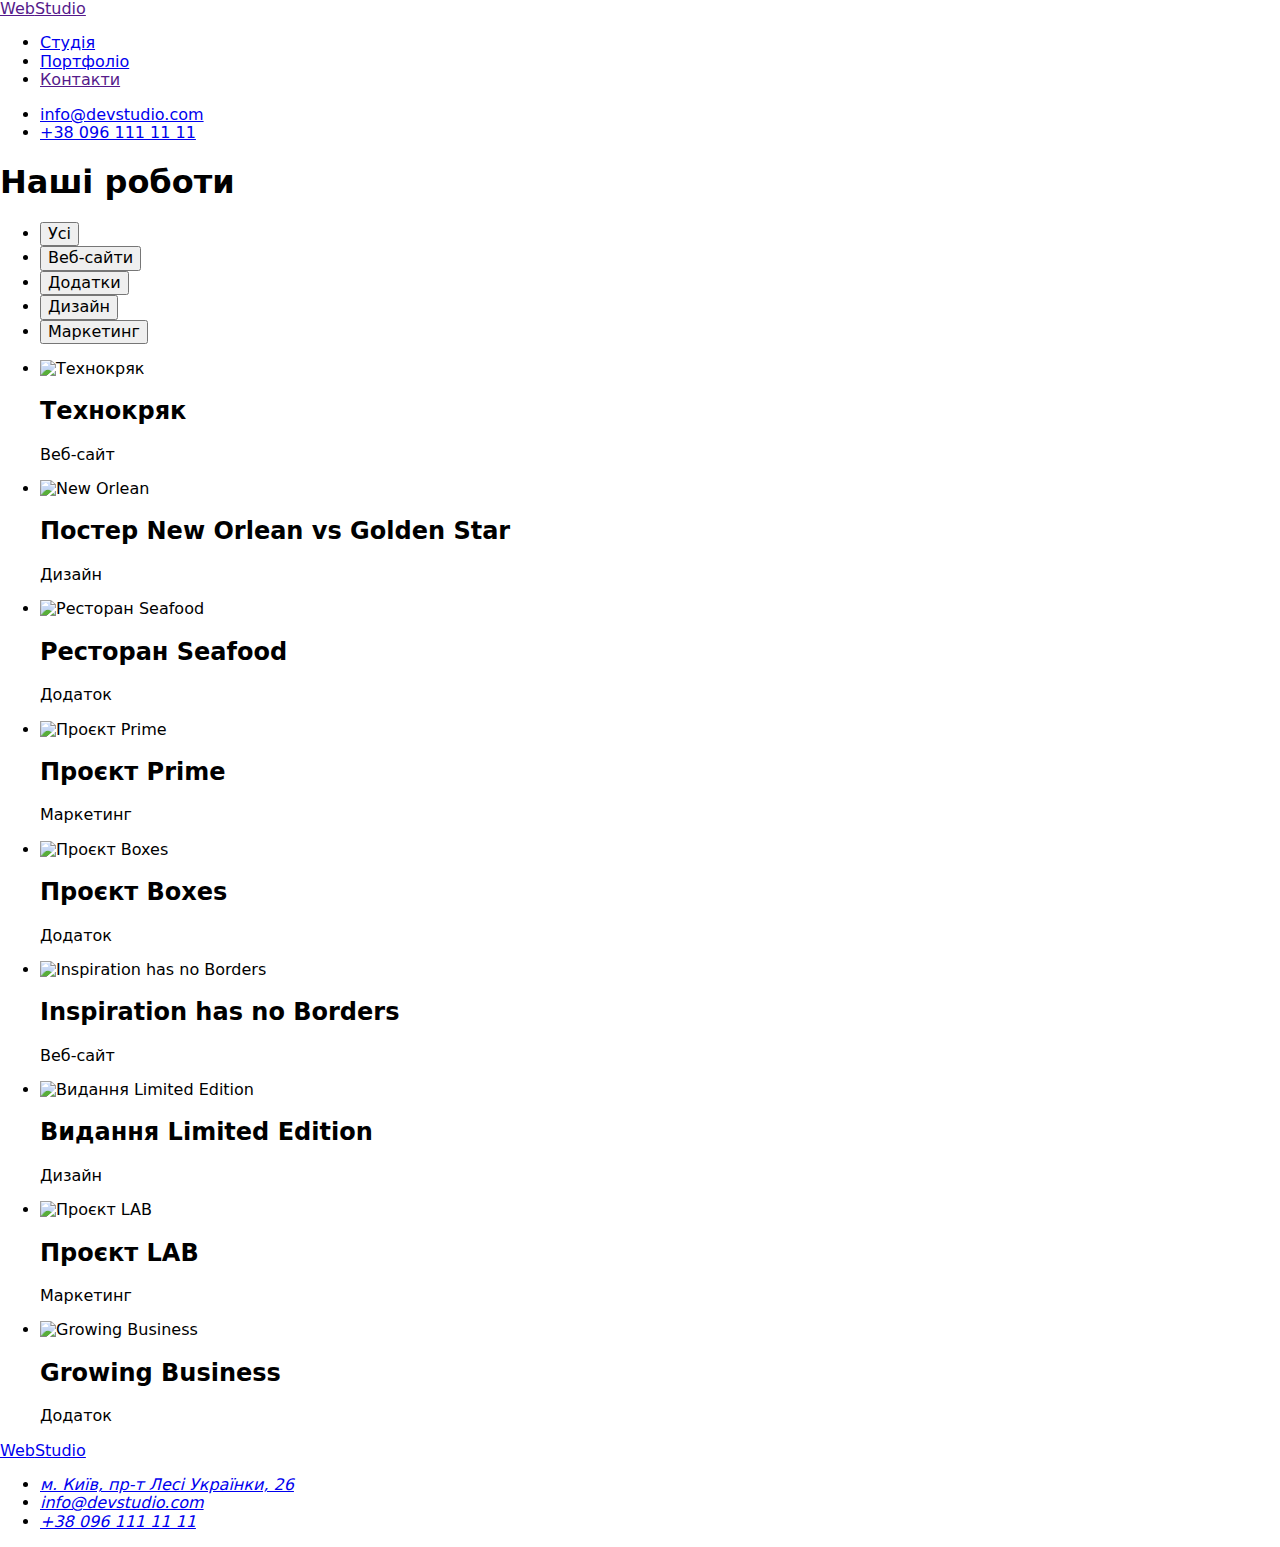
==== portfolio.html @ b488ad5a "Initial commit" ====
<!DOCTYPE html>
<html lang="en">
<head>
    <link href="https://fonts.googleapis.com/css2?family=Raleway:wght@700&family=Roboto:wght@400;500;700;900&display=swap" rel="stylesheet">
    <link rel="stylesheet" href="https://cdnjs.cloudflare.com/ajax/libs/modern-normalize/0.6.0/modern-normalize.min.css"/>
    <meta charset="UTF-8">
    <meta http-equiv="X-UA-Compatible" content="IE=edge">
    <meta name="viewport" content="width=device-width, initial-scale=1.0">
    <title>Document</title>
    <link rel="stylesheet" href="./css/style.css">
</head>
<body>
    <header class="border-bottom">
        <div class="container">
            <nav class="main-nav">
                    <a href="" class="logo"><span class="accent">Web</span>Studio</a>       
                <ul class="site-nav">
                   <li class="item"><a href="./index.html" class="header-link">Студія</a></li> 
                    <li class="item"><a href="./portfolio.html" class="header-link current">Портфоліо</a></li>
                    <li class="item"><a href="" class="header-link">Контакти</a></li>
                </ul>
            </nav>
            
              <ul class="contact-nav">  
                <li><a href="mailto:info@devstudio.com" class="link">info@devstudio.com</a></li> 
                <li><a href="tel:+380961111111" class="link link-second">+38 096 111 11 11</a></li>
            </ul>       
            
        </div>
        </header>
<main>
    <section class="section">
    <h1>Наші роботи</h1>
    
        <ul class="filter container">
            <li class="item"><button type="button" class="button portfolio-button">Усі</button></li>
            <li class="item"><button type="button" class="button portfolio-button">Веб-сайти</button></li>
            <li class="item"><button type="button" class="button portfolio-button">Додатки</button></li>
            <li class="item"><button type="button" class="button portfolio-button">Дизайн</button></li>
            <li class="item"><button type="button" class="button portfolio-button">Маркетинг</button></li>
        </ul>
    
    
            <ul class="portfolio container">
                <li class="item"><img src="./images/technokryc.jpg" alt="Технокряк" width="370"><div class="item-text"><h2 class="portfolio-second-title">Технокряк</h2><p class="portfolio-page">Веб-сайт</p></div></li>
                <li class="item"><img src="./images/neworlean.jpg" alt="New Orlean" width="370"><div class="item-text"><h2 class="portfolio-second-title">Постер New Orlean vs Golden Star</h2><p class="portfolio-page">Дизайн</p></div></li>
                <li class="item"><img src="./images/seafood.jpg" alt="Ресторан Seafood" width="370"><div class="item-text"><h2 class="portfolio-second-title">Ресторан Seafood</h2><p class="portfolio-page">Додаток</p></div></li>
                <li class="item"><img src="./images/prime.jpg" alt="Проєкт Prime" width="370"><div class="item-text"><h2 class="portfolio-second-title">Проєкт Prime</h2><p class="portfolio-page">Маркетинг</p></div></li>
                <li class="item"><img src="./images/boxes.jpg" alt="Проєкт Boxes" width="370"><div class="item-text"><h2 class="portfolio-second-title">Проєкт Boxes</h2><p class="portfolio-page">Додаток</p></div></li>
                <li class="item"><img src="./images/borders.jpg" alt="Inspiration has no Borders" width="370"><div class="item-text"><h2 class="portfolio-second-title">Inspiration has no Borders</h2><p class="portfolio-page">Веб-сайт</p></div></li>
                <li class="item"><img src="./images/limited.jpg" alt="Видання Limited Edition" width="370"><div class="item-text"><h2 class="portfolio-second-title">Видання Limited Edition</h2><p class="portfolio-page">Дизайн</p></div></li>
                <li class="item"><img src="./images/lab.jpg" alt="Проєкт LAB" width="370"><div class="item-text"><h2 class="portfolio-second-title">Проєкт LAB</h2><p class="portfolio-page">Маркетинг</p></div></li>
                <li class="item"><img src="./images/business.jpg" alt="Growing Business" width="370"><div class="item-text"><h2 class="portfolio-second-title">Growing Business</h2><p class="portfolio-page">Додаток</p></div></li>
            </ul>
    </section>
</main>

<footer class="list-footer">           

    <div class="container container-footer">
        <div class="logo-footer"><a href="./index.html" class="logo logo-footer"><span          class="accent">Web</span>Studio</a></div>
        <address class="address-footer">
            <ul class="contacts-list">
                <li class="item"><a href="https://www.google.com/search?q=%D0%BC.+%D0%9A%D0%B8%D1%97%D0%B2%2C+%D0%BF%D1%80-%D1%82+%D0%9B%D0%B5%D1%81%D1%96+%D0%A3%D0%BA%D1%80%D0%B0%D1%97%D0%BD%D0%BA%D0%B8%2C+26&rlz=1C1CHBD_ruUA898UA898&oq=%D0%BC.+%D0%9A%D0%B8%D1%97%D0%B2%2C+%D0%BF%D1%80-%D1%82+%D0%9B%D0%B5%D1%81%D1%96+%D0%A3%D0%BA%D1%80%D0%B0%D1%97%D0%BD%D0%BA%D0%B8%2C+26&aqs=chrome..69i57j0i512j0i22i30l2.717j0j9&sourceid=chrome&ie=UTF-8" "target="_blank" class="link-footer addres"  rel="noopener noreferrer">м. Київ, пр-т Лесі Українки, 26</a></li>
                <li class="item"><a href="mailto:info@devstudio.com" class="link-footer">info@devstudio.com</a></li>
                <li class="item"><a href="tel:+380961111111" class="link-footer">+38 096 111 11 11</a></li>
            </ul>
        </address>
    </div>
</footer>
</body>
</html>
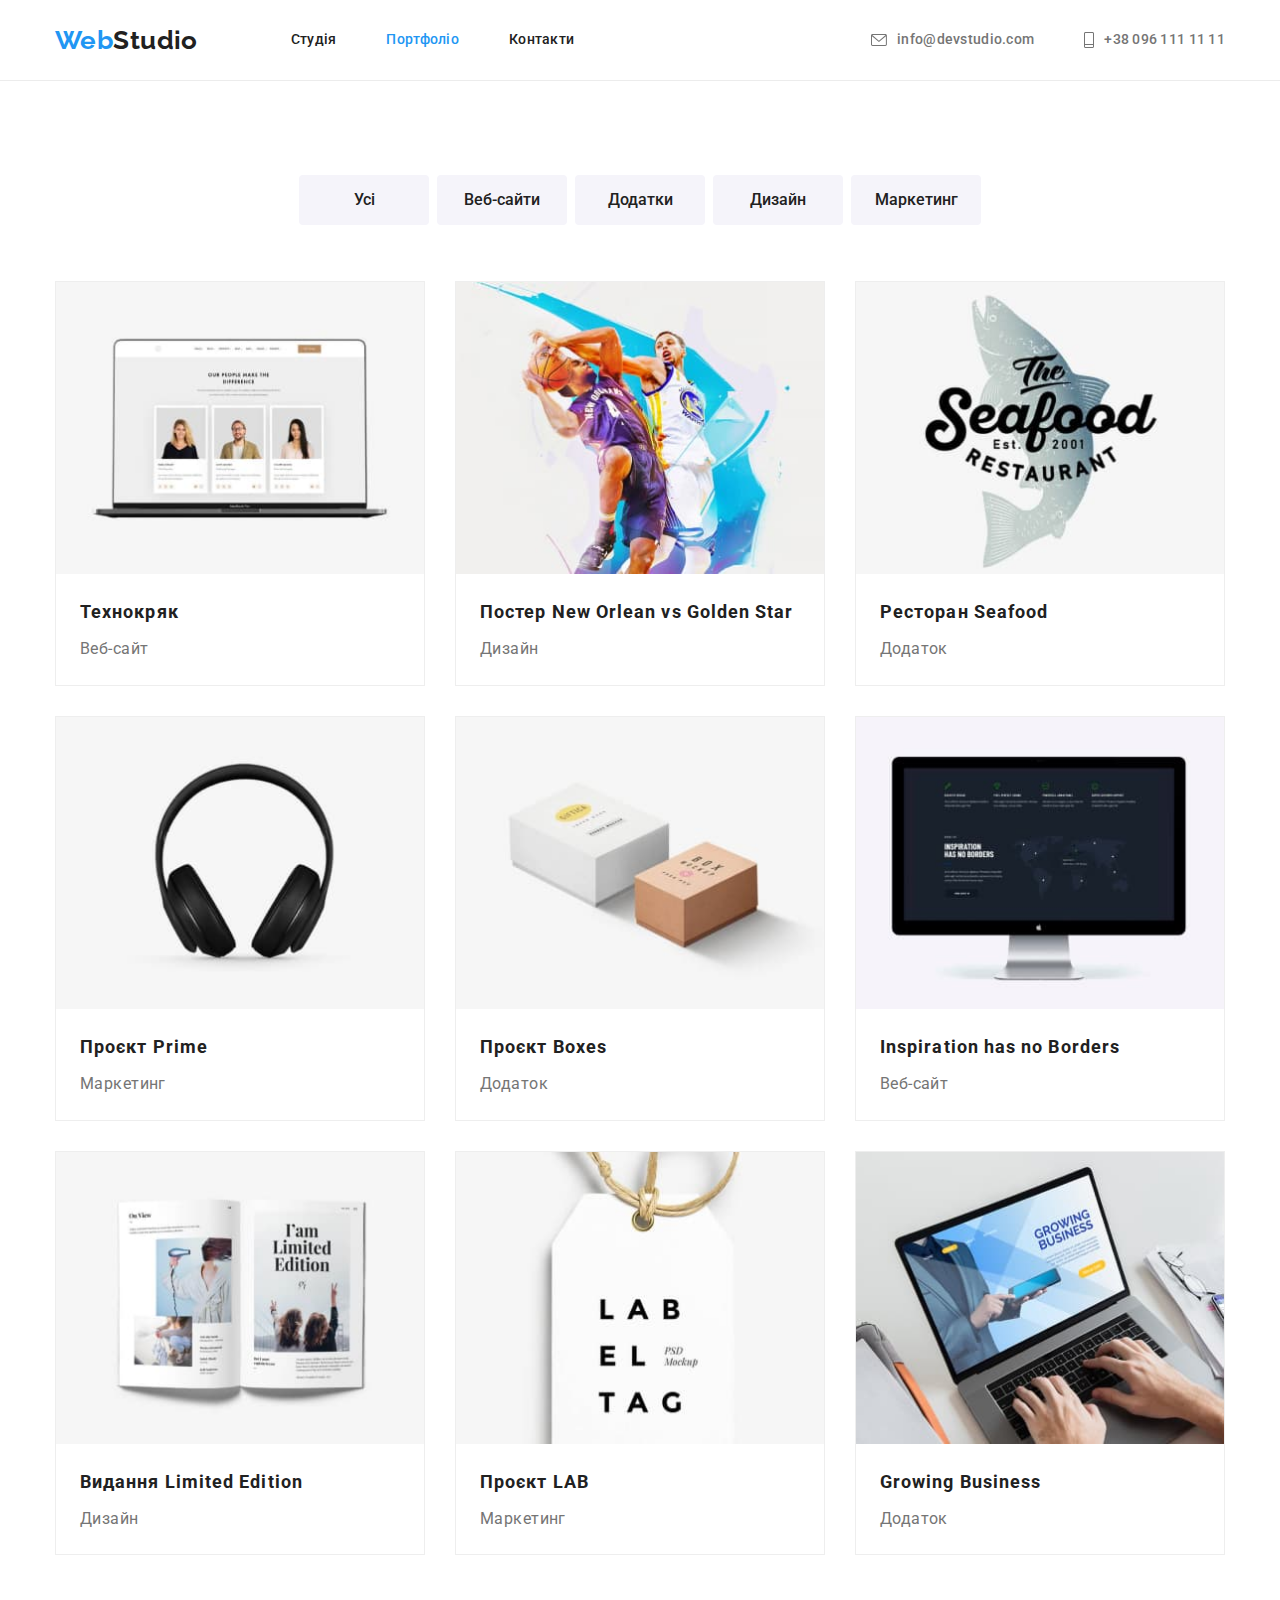
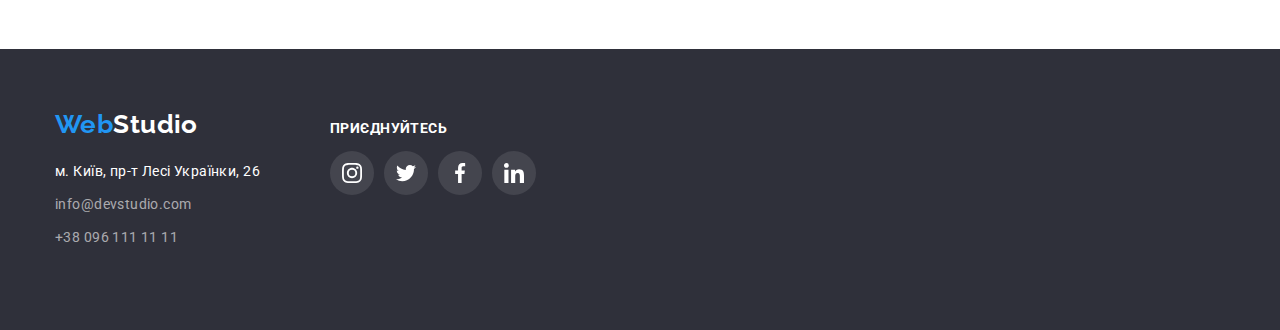
==== commit 00c20851: "finishd home work 4" ====
--- a/portfolio.html
+++ b/portfolio.html
@@ -20,17 +20,16 @@
                     <li class="item"><a href="" class="header-link">Контакти</a></li>
                 </ul>
             </nav>
-            
               <ul class="contact-nav">  
-                <li><a href="mailto:info@devstudio.com" class="link">info@devstudio.com</a></li> 
-                <li><a href="tel:+380961111111" class="link link-second">+38 096 111 11 11</a></li>
+                <li><a href="mailto:info@devstudio.com" class="link"><svg class="icon__massage"><use href="./images/sprite.svg#icon-envelope-hover"></use></svg>info@devstudio.com</a></li> 
+                <li><a href="tel:+380961111111" class="link link-second"><svg class="icon__phone"><use href="./images/sprite.svg#icon-phone"></use></svg> +38 096 111 11 11</a></li>
             </ul>       
             
         </div>
         </header>
 <main>
     <section class="section">
-    <h1>Наші роботи</h1>
+    <h1 class="hiden">Наші роботи</h1>
     
         <ul class="filter container">
             <li class="item"><button type="button" class="button portfolio-button">Усі</button></li>
@@ -42,31 +41,73 @@
     
     
             <ul class="portfolio container">
-                <li class="item"><img src="./images/technokryc.jpg" alt="Технокряк" width="370"><div class="item-text"><h2 class="portfolio-second-title">Технокряк</h2><p class="portfolio-page">Веб-сайт</p></div></li>
-                <li class="item"><img src="./images/neworlean.jpg" alt="New Orlean" width="370"><div class="item-text"><h2 class="portfolio-second-title">Постер New Orlean vs Golden Star</h2><p class="portfolio-page">Дизайн</p></div></li>
-                <li class="item"><img src="./images/seafood.jpg" alt="Ресторан Seafood" width="370"><div class="item-text"><h2 class="portfolio-second-title">Ресторан Seafood</h2><p class="portfolio-page">Додаток</p></div></li>
-                <li class="item"><img src="./images/prime.jpg" alt="Проєкт Prime" width="370"><div class="item-text"><h2 class="portfolio-second-title">Проєкт Prime</h2><p class="portfolio-page">Маркетинг</p></div></li>
-                <li class="item"><img src="./images/boxes.jpg" alt="Проєкт Boxes" width="370"><div class="item-text"><h2 class="portfolio-second-title">Проєкт Boxes</h2><p class="portfolio-page">Додаток</p></div></li>
-                <li class="item"><img src="./images/borders.jpg" alt="Inspiration has no Borders" width="370"><div class="item-text"><h2 class="portfolio-second-title">Inspiration has no Borders</h2><p class="portfolio-page">Веб-сайт</p></div></li>
-                <li class="item"><img src="./images/limited.jpg" alt="Видання Limited Edition" width="370"><div class="item-text"><h2 class="portfolio-second-title">Видання Limited Edition</h2><p class="portfolio-page">Дизайн</p></div></li>
-                <li class="item"><img src="./images/lab.jpg" alt="Проєкт LAB" width="370"><div class="item-text"><h2 class="portfolio-second-title">Проєкт LAB</h2><p class="portfolio-page">Маркетинг</p></div></li>
-                <li class="item"><img src="./images/business.jpg" alt="Growing Business" width="370"><div class="item-text"><h2 class="portfolio-second-title">Growing Business</h2><p class="portfolio-page">Додаток</p></div></li>
+                <li class="item"><a href="" class="card__link"><img src="./images/technokryc.jpg" alt="Технокряк" width="370"><div class="item-text"><h2 class="portfolio-second-title">Технокряк</h2><p class="portfolio-page">Веб-сайт</p></div></a></li>
+                <li class="item"><a href="" class="card__link"><img src="./images/neworlean.jpg" alt="New Orlean" width="370"><div class="item-text"><h2 class="portfolio-second-title">Постер New Orlean vs Golden Star</h2><p class="portfolio-page">Дизайн</p></div></a></li>
+                <li class="item"><a href="" class="card__link"><img src="./images/seafood.jpg" alt="Ресторан Seafood" width="370"><div class="item-text"><h2 class="portfolio-second-title">Ресторан Seafood</h2><p class="portfolio-page">Додаток</p></div></a></li>
+                <li class="item"><a href="" class="card__link"><img src="./images/prime.jpg" alt="Проєкт Prime" width="370"><div class="item-text"><h2 class="portfolio-second-title">Проєкт Prime</h2><p class="portfolio-page">Маркетинг</p></div></a></li>
+                <li class="item"><a href="" class="card__link"><img src="./images/boxes.jpg" alt="Проєкт Boxes" width="370"><div class="item-text"><h2 class="portfolio-second-title">Проєкт Boxes</h2><p class="portfolio-page">Додаток</p></div></a></li>
+                <li class="item"><a href="" class="card__link"><img src="./images/borders.jpg" alt="Inspiration has no Borders" width="370"><div class="item-text"><h2 class="portfolio-second-title">Inspiration has no Borders</h2><p class="portfolio-page">Веб-сайт</p></div></a></li>
+                <li class="item"><a href="" class="card__link"><img src="./images/limited.jpg" alt="Видання Limited Edition" width="370"><div class="item-text"><h2 class="portfolio-second-title">Видання Limited Edition</h2><p class="portfolio-page">Дизайн</p></div></a></li>
+                <li class="item"><a href="" class="card__link"><img src="./images/lab.jpg" alt="Проєкт LAB" width="370"><div class="item-text"><h2 class="portfolio-second-title">Проєкт LAB</h2><p class="portfolio-page">Маркетинг</p></div></a></li>
+                <li class="item"><a href="" class="card__link"><img src="./images/business.jpg" alt="Growing Business" width="370"><div class="item-text"><h2 class="portfolio-second-title">Growing Business</h2><p class="portfolio-page">Додаток</p></div></a></li>
             </ul>
     </section>
 </main>
 
-<footer class="list-footer">           
+<footer class="list-footer">   
+
+        
 
     <div class="container container-footer">
-        <div class="logo-footer"><a href="./index.html" class="logo logo-footer"><span          class="accent">Web</span>Studio</a></div>
+        <div class="logo-footer"><a href="./index.html" class="logo logo-footer"><span          class="accent">Web</span>Studio</a>
         <address class="address-footer">
             <ul class="contacts-list">
                 <li class="item"><a href="https://www.google.com/search?q=%D0%BC.+%D0%9A%D0%B8%D1%97%D0%B2%2C+%D0%BF%D1%80-%D1%82+%D0%9B%D0%B5%D1%81%D1%96+%D0%A3%D0%BA%D1%80%D0%B0%D1%97%D0%BD%D0%BA%D0%B8%2C+26&rlz=1C1CHBD_ruUA898UA898&oq=%D0%BC.+%D0%9A%D0%B8%D1%97%D0%B2%2C+%D0%BF%D1%80-%D1%82+%D0%9B%D0%B5%D1%81%D1%96+%D0%A3%D0%BA%D1%80%D0%B0%D1%97%D0%BD%D0%BA%D0%B8%2C+26&aqs=chrome..69i57j0i512j0i22i30l2.717j0j9&sourceid=chrome&ie=UTF-8" "target="_blank" class="link-footer addres"  rel="noopener noreferrer">м. Київ, пр-т Лесі Українки, 26</a></li>
                 <li class="item"><a href="mailto:info@devstudio.com" class="link-footer">info@devstudio.com</a></li>
                 <li class="item"><a href="tel:+380961111111" class="link-footer">+38 096 111 11 11</a></li>
-            </ul>
-        </address>
+            </ul>                
+        </address>    
+        </div>
+        
+        <div class="box__social__footer">
+            <h3 class="three-title title__footer">ПРИЄДНУЙТЕСЬ</h3>
+                            
+            <ul class="social__list__footer">
+            <li class="social__footer__item">
+                <a href="" target="_blank" class="social__footer">
+                    <svg class="icon__footer" width="20" height="20">
+                        <use href="/images/sprite.svg#icon-instagram-2"></use>
+                    </svg>
+                </a>
+            </li>
+            <li class="social__footer__item">
+                <a href="" target="_blank" class="social__footer">
+                    <svg class="icon__footer" width="20" height="20">
+                        <use href="/images/sprite.svg#icon-twitter-1"></use>
+                    </svg>
+                </a>
+            </li>
+            <li class="social__footer__item">
+                <a href="" target="_blank" class="social__footer">
+                    <svg class="icon__footer" width="20" height="20">
+                        <use href="/images/sprite.svg#icon-facebook-1"></use>
+                    </svg>
+                </a>
+            </li>
+            <li class="social__footer__item">
+                <a href="" target="_blank" class="social__footer">
+                    <svg class="icon__footer" width="20" height="20">
+                        <use href="/images/sprite.svg#icon-linkedin-1"></use>
+                    </svg>
+                </a>
+            </li>
+        </ul>
     </div>
+    
+    </div>
+        
+    
 </footer>
+
 </body>
 </html>--- a/css/style.css
+++ b/css/style.css
@@ -0,0 +1,598 @@
+:root {
+    --accent-color: #2196F3;
+    --primary-text-color: #757575;
+    --primary-bg-color: #FFFFFF;
+    --primary-page-color: #212121;
+    --portfolio-button-color: #F5F4FA;
+}
+
+body {
+    color: var(--primary-text-color);
+    background-color: var(--primary-bg-color);
+    font-family: Roboto, sans-serif;
+    letter-spacing: 0.03em;    
+    font-size: 14px;
+    line-height: 1.71;
+}
+
+ul {
+    list-style: none;
+    padding: 0;
+}
+
+img {
+    display: block;
+    max-width: 100%;
+    height: auto;
+}
+
+
+.logo {
+    margin-left: 0px;
+    margin-right: 93px;
+    
+    color: var(--primary-page-color);
+    text-decoration: none;
+    font-family: Raleway;
+    font-size: 26px;
+    font-weight: 700;
+    line-height: 1.19;
+}
+
+.main-nav {
+    display: flex;
+    align-items: center;
+
+}
+
+
+
+.logo:hover,
+.logo:focus {
+    color: var(--accent-color);
+}
+
+.logo-footer {
+    display: block;
+    margin-bottom: 20px;
+    margin-right: 0;
+
+    color: var(--primary-bg-color);
+}
+
+.list-footer {
+    background-color: #2F303A;
+    
+}
+
+.button {
+    width: 216px;
+    height: 50px;
+    color: var(--primary-bg-color);
+    background-color: var(--accent-color);
+    border: none;
+    font-family: 'Roboto';
+    font-weight: 700;
+    font-size: 16px;
+    line-height: 1.88;
+    cursor: pointer;
+}
+
+.portfolio-button {
+    display: inline-block;
+    min-width: 73px;
+    max-width: 130px;
+    border-radius: 4px;
+    padding: 6px 22px;
+    font-size: 16px;
+    background-color: var(--portfolio-button-color);
+    color: var(--primary-page-color);
+    font-weight: 500;
+    line-height: 1.6;    
+}
+
+
+
+.portfolio-button:hover,
+.portfolio-button:focus {
+    background-color: var(--accent-color);
+    color: var(--primary-bg-color);
+}
+
+.button-list {
+    list-style: none;
+}
+
+.section {    
+    padding-top: 94px;
+    padding-bottom: 94px;
+}
+
+.section-off-padding {
+    padding: 0;
+}
+
+.first-sections {
+    display: flex;    
+    background: rgba(47, 48, 58, 0.4);
+    background-image: linear-gradient( to right, rgba(47, 48, 58, 0.4), rgba(47, 48, 58, 0.4) ), url(/images/background.jpg);
+    background-repeat: no-repeat;
+    background-position: center;
+    fill: #2F303A;
+    box-shadow: 0px 4px 4px rgba(0, 0, 0, 0.25);
+    max-width: 1600px;
+    text-align: center;    
+    padding-top: 200px;
+    padding-bottom: 200px;
+    margin-left: auto;
+    margin-right: auto;
+}
+
+.poster__first__section {
+    width: 696px;
+    margin-left: auto;
+    margin-right: auto;
+
+}
+
+.first-title {
+
+    margin-top: 0;
+    margin-bottom: 30px;
+    color: var(--primary-bg-color);
+    font-size: 44px;
+    font-weight: 900;
+    line-height: 1.36;
+    letter-spacing: 0.06em;
+    text-align: center;
+    text-transform: uppercase;
+}
+
+.second-title {
+    margin: 0;
+    margin-bottom: 50px;
+    color: var(--primary-page-color);
+    font-size: 36px;
+    font-weight: 700;
+    line-height: 1.17;
+    text-align: center;
+}
+
+.hiden {
+    position: absolute;
+    white-space: nowrap;
+    width: 1px;
+    height: 1px;
+    overflow: hidden;
+    border: 0;
+    padding: 0;
+    clip: rect(0 0 0 0);
+    clip-path: inset(50%);
+    margin: -1px;
+  }
+
+.container {
+    display: flex;
+    align-items: center;
+    
+    width: 1200px;
+    margin-left: auto;
+    margin-right: auto;
+
+    padding-left: 15px;
+    padding-right: 15px;
+    margin-top: 0;
+    margin-bottom: 0;
+}
+
+.container-footer {
+    display: flex;
+    align-items: flex-start;
+    padding-top: 60px;
+    padding-bottom: 60px;
+}
+
+.three-title {    
+    margin-top: 0;
+    margin-bottom: 10px;
+    color: var(--primary-page-color);    
+    font-weight: 700;
+    font-size: 14px;
+    line-height: 1.14;
+    
+}
+
+.person-list {
+    display: flex;
+    margin-top: 0;
+    padding: 0;
+    margin-bottom: 0;
+}
+
+.person-list .item:not(:last-child) {
+    margin-right: 30px;
+}
+
+.job-title {
+    margin: 0;
+}
+
+.three-list {
+    display: flex;    
+    margin-top: 0;
+    margin-bottom: 0;
+    padding: 0;    
+}
+
+.three-list .item {
+    width: 270px;
+}
+
+.three-list .item:not(:last-child) {
+    margin-right: 30px;
+} 
+
+.three-list p {
+    margin-top: 0;
+    margin-bottom: 0;
+}
+
+.three-list, 
+.work-list,
+.person-list,
+.contacts-list,
+.portfolio,
+.filter {
+    list-style: none;
+    font-style: normal;
+}
+
+.filter {
+    display: flex;
+    justify-content: center;
+
+    margin-bottom: 56px;
+}
+
+.filter .item:not(:last-child) {
+    margin-right: 8px;
+}
+
+.contacts-list {
+    padding-left: 0;   
+    margin: 0;
+}
+
+.contacts-list .item:not(:last-child) {
+    margin-bottom: 9px;
+}
+
+.work-list {
+    display: flex;
+    padding: 0;
+    margin: 0;
+}
+
+.work-list .item:not(:last-child) {
+    margin-right: 30px;
+}
+
+.person h3 {
+    font-weight: 500;
+    font-size: 16px;
+    line-height: 1.19;
+}
+
+.job-title {
+font-size: 16px;
+line-height: 1.19;
+}
+
+.accent {
+    color: var(--accent-color);
+}
+
+.site-nav {
+    display: flex;
+
+    padding-inline-start: 0;
+    list-style: none;   
+    margin: 0;
+}
+
+
+/* .site-nav .item {
+    outline: 1px solid red;
+} */
+
+.site-nav .item:not(:last-child) {
+    margin-right: 50px;
+}
+
+.site-nav .item {
+    padding-top: 28.031px;
+    padding-bottom: 28.031px;
+}
+
+
+.header-link:hover,
+.header-link:focus {
+    color: var(--accent-color);
+}
+
+.icon__massage:focus,
+.icon__massage:hover,
+.link:hover,
+.link:focus {
+    color: var(--accent-color);
+    fill: var(--accent-color);
+}
+
+.link-footer {
+    text-decoration: none;
+    color:rgba(255, 255, 255, 0.6);
+}
+
+.addres {
+    color: var(--primary-bg-color);
+}
+
+.link-footer:hover,
+.link-footer:focus {
+    color: var(--primary-bg-color);
+}
+
+.link {
+    display: flex;
+    align-items: center;
+    text-decoration: none;
+    color: var(--primary-text-color);
+    font-weight: 500;
+    line-height: 1.14;
+    letter-spacing: 0.02em;    
+}
+
+.link + .link {
+    margin-left: 50px;
+}
+
+/* .box {
+    display: flex;
+    align-items: center;
+    border-bottom: 1px #ECECEC;
+    
+    width: 1230px;
+    margin: auto;    
+    padding-left: 15px;
+    padding-right: 15px;    
+} */
+
+.contact-nav {
+    display: flex;
+    list-style: none;
+    margin-left: auto;   
+}
+
+.link-second {
+    margin-left: 50px;
+}
+
+.header-link {
+color: var(--primary-page-color);
+text-decoration: none;
+font-weight: 500;
+line-height: 1.14;
+letter-spacing: 0.02em;
+}
+
+.current {
+    color: var(--accent-color);
+}
+
+.portfolio-second-title {
+font-weight: 700;
+font-size: 18px;
+line-height: 2;
+letter-spacing: 0.06em;
+color: #212121;
+margin: 0 0 4px 0;
+}
+
+.portfolio-page {
+color: var(--primary-text-color);
+font-size: 16px;
+line-height: 1.9;
+margin: 0;
+}
+
+.portfolio {
+    display: flex;
+    flex-wrap: wrap;    
+    
+}
+
+.portfolio .item {
+    margin-right: 30px;
+    margin-bottom: 30px;
+    width: calc((100% - 60px) / 3);
+    border: 1px solid #EEEEEE;
+}
+
+.portfolio .item:nth-child(3n) {
+    margin-right: 0;
+}
+
+.portfolio .item:nth-last-child(-n + 3) {
+    margin-bottom: 0;
+}
+
+.card__link{
+    display: block;
+    text-decoration: none;
+    font-size: 16px;
+    line-height: 1.88;
+}
+
+.card__link:hover,
+.card__link:focus {
+    box-shadow: 0px 4px 4px 0px rgb(0 0 0 / 25%);
+    outline: transparent;
+}
+
+.item-text {
+    padding: 20px 24px;
+}
+
+.border-bottom {
+    border-bottom: 1px solid #ECECEC;
+}
+
+.person-list .item-team {
+    box-shadow: 0px 1px 3px rgba(0, 0, 0, 0.12), 0px 1px 1px rgba(0, 0, 0, 0.14), 0px 2px 1px rgba(0, 0, 0, 0.2);
+border-radius: 0px 0px 4px 4px;
+background-color: var(--primary-bg-color);
+}
+
+.item-team {
+    padding: 30px;
+    text-align: center;
+}
+
+.icon__massage {
+    width: 16px;
+    height: 12px;
+    margin-right: 10px;
+    fill: currentColor;
+}
+
+.icon__phone {    
+    width: 10px;
+    height: 16px;
+    margin-right: 10px ;
+    fill: currentColor;
+}
+
+.icon__our__differences {
+width: 270px;
+margin-bottom: 30px;
+}
+    
+.social__list {
+    margin-top: 16px;
+    padding: 0;
+    display: flex;
+    list-style: none;
+}
+
+.social__item:not(:last-child) {
+    margin-right: 10px;
+}
+
+.client {
+    display: flex;
+    align-items: center;
+    justify-content: center;
+    list-style: none;
+}
+
+/* .client__item {
+    border: 1px solid #AFB1B8;
+    border-radius: 3px;    
+} */
+
+.client__item:not(:last-child) {
+    margin-right: 30px;
+}
+
+
+
+/* .icon__social:hover {
+    fill: var(--primary-bg-color); 
+} */
+
+.social__link {
+    display: flex;
+    align-items: center;
+    justify-content: center;    
+    width: 44px;
+    height: 44px;
+    border-radius: 50%;
+    color: var(--primary-text-color);
+}
+
+.icon__social {
+    fill: #AFB1B8;        
+}
+
+.social__link:hover,
+.social__link:focus { 
+    background-color: var(--accent-color);    
+    
+}
+
+.social__link:hover .icon__social, 
+.social__link:focus .icon__social {
+    color: var(--primary-bg-color);
+    fill: currentColor;
+}
+
+.icon {    
+    fill: #AFB1B8;    
+}
+
+.client__link {
+    display: flex;
+    justify-content: center;
+    align-items: center;
+    width: 170px;
+    height: 92px;
+    border: 1px solid #AFB1B8;
+    border-radius: 3px;    
+}
+
+.client__link:hover .icon,
+.client__link:focus .icon {
+    color: var(--accent-color);
+    fill: currentColor; 
+}
+
+.client__link:hover,
+.client__link:focus {
+    border-color: var(--accent-color);
+}
+
+.title__footer {
+    color: var(--primary-bg-color);
+}
+
+.social__list__footer {
+    display: flex;
+    justify-content: center;
+    align-items: center;
+}
+
+.box__social__footer {
+    display: inline-block;
+    margin-left: 70px;
+    margin-top: 12px;
+}
+
+.social__footer {
+    display: flex;
+    justify-content: center;
+    align-items: center;
+    width: 44px;
+    height: 44px;    
+    fill: var(--primary-bg-color);
+    border-radius: 50%;
+    background-color: rgba(255, 255, 255, 0.1);
+}
+
+.social__footer:hover,
+.social__footer:focus {
+   background-color: var(--accent-color);
+}
+
+.social__footer__item:not(:last-child) {
+    margin-right: 10px;
+}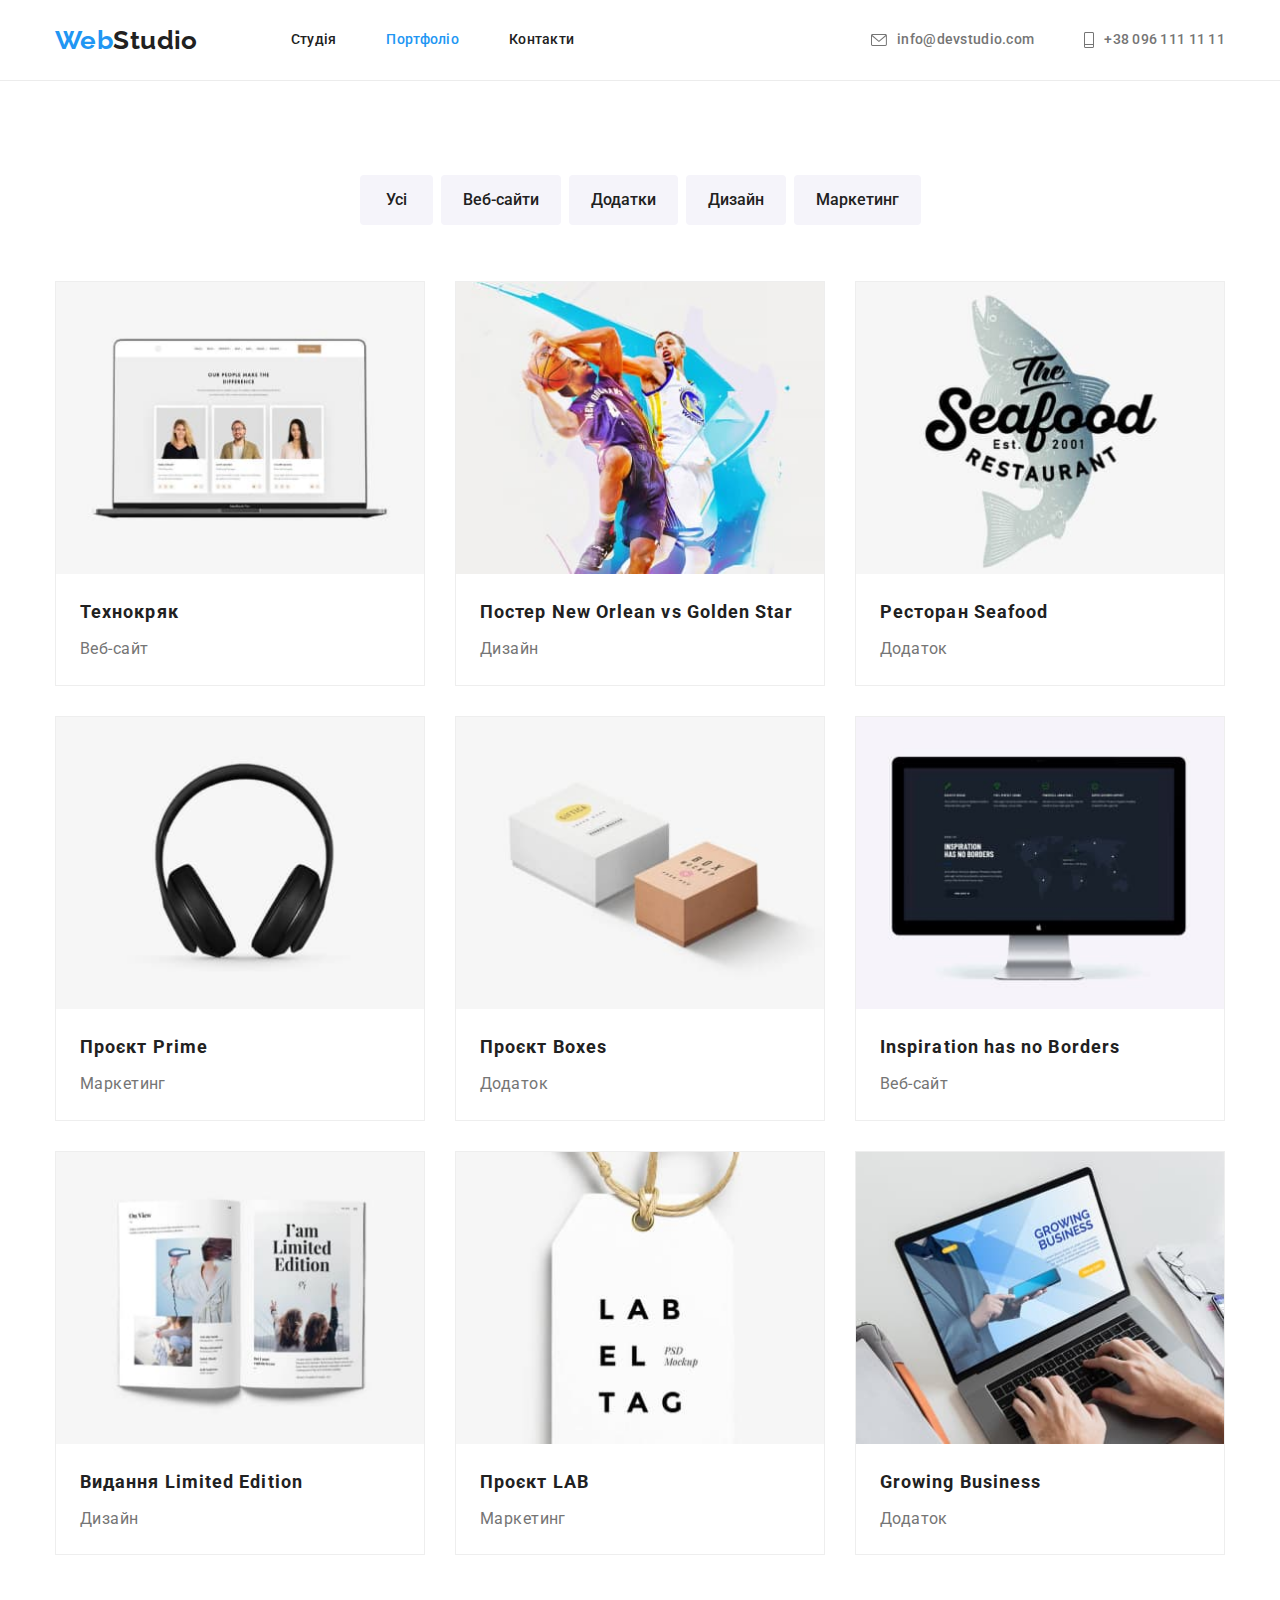
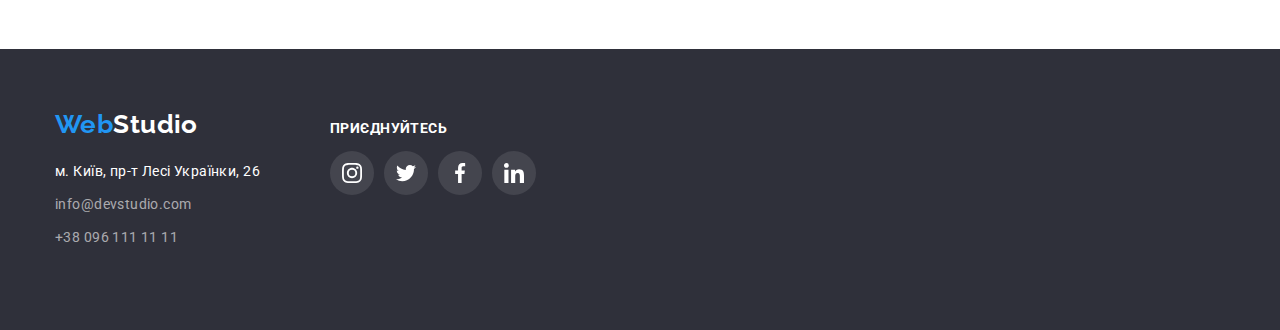
==== commit a0c2b4da: "Fixed remarks" ====
--- a/portfolio.html
+++ b/portfolio.html
@@ -63,8 +63,8 @@
         <address class="address-footer">
             <ul class="contacts-list">
                 <li class="item"><a href="https://www.google.com/search?q=%D0%BC.+%D0%9A%D0%B8%D1%97%D0%B2%2C+%D0%BF%D1%80-%D1%82+%D0%9B%D0%B5%D1%81%D1%96+%D0%A3%D0%BA%D1%80%D0%B0%D1%97%D0%BD%D0%BA%D0%B8%2C+26&rlz=1C1CHBD_ruUA898UA898&oq=%D0%BC.+%D0%9A%D0%B8%D1%97%D0%B2%2C+%D0%BF%D1%80-%D1%82+%D0%9B%D0%B5%D1%81%D1%96+%D0%A3%D0%BA%D1%80%D0%B0%D1%97%D0%BD%D0%BA%D0%B8%2C+26&aqs=chrome..69i57j0i512j0i22i30l2.717j0j9&sourceid=chrome&ie=UTF-8" "target="_blank" class="link-footer addres"  rel="noopener noreferrer">м. Київ, пр-т Лесі Українки, 26</a></li>
-                <li class="item"><a href="mailto:info@devstudio.com" class="link-footer">info@devstudio.com</a></li>
-                <li class="item"><a href="tel:+380961111111" class="link-footer">+38 096 111 11 11</a></li>
+                <li class="item"><a href="mailto:info@devstudio.com" class="link-footer link__footer__hover">info@devstudio.com</a></li>
+                <li class="item"><a href="tel:+380961111111" class="link-footer link__footer__hover">+38 096 111 11 11</a></li>
             </ul>                
         </address>    
         </div>
@@ -76,28 +76,28 @@
             <li class="social__footer__item">
                 <a href="" target="_blank" class="social__footer">
                     <svg class="icon__footer" width="20" height="20">
-                        <use href="/images/sprite.svg#icon-instagram-2"></use>
+                        <use href="./images/sprite.svg#icon-instagram-2"></use>
                     </svg>
                 </a>
             </li>
             <li class="social__footer__item">
                 <a href="" target="_blank" class="social__footer">
                     <svg class="icon__footer" width="20" height="20">
-                        <use href="/images/sprite.svg#icon-twitter-1"></use>
+                        <use href="./images/sprite.svg#icon-twitter-1"></use>
                     </svg>
                 </a>
             </li>
             <li class="social__footer__item">
                 <a href="" target="_blank" class="social__footer">
                     <svg class="icon__footer" width="20" height="20">
-                        <use href="/images/sprite.svg#icon-facebook-1"></use>
+                        <use href="./images/sprite.svg#icon-facebook-1"></use>
                     </svg>
                 </a>
             </li>
             <li class="social__footer__item">
                 <a href="" target="_blank" class="social__footer">
                     <svg class="icon__footer" width="20" height="20">
-                        <use href="/images/sprite.svg#icon-linkedin-1"></use>
+                        <use href="./images/sprite.svg#icon-linkedin-1"></use>
                     </svg>
                 </a>
             </li>
--- a/css/style.css
+++ b/css/style.css
@@ -71,6 +71,7 @@
     color: var(--primary-bg-color);
     background-color: var(--accent-color);
     border: none;
+    border-radius: 4px;
     font-family: 'Roboto';
     font-weight: 700;
     font-size: 16px;
@@ -82,6 +83,7 @@
     display: inline-block;
     min-width: 73px;
     max-width: 130px;
+    width: auto;
     border-radius: 4px;
     padding: 6px 22px;
     font-size: 16px;
@@ -109,13 +111,17 @@
 }
 
 .section-off-padding {
-    padding: 0;
+    padding: 0 0 94px 0;
+}
+
+.our__team {
+    background-color: var(--portfolio-button-color);
 }
 
 .first-sections {
     display: flex;    
     background: rgba(47, 48, 58, 0.4);
-    background-image: linear-gradient( to right, rgba(47, 48, 58, 0.4), rgba(47, 48, 58, 0.4) ), url(/images/background.jpg);
+    background-image: linear-gradient( to right, rgba(47, 48, 58, 0.4), rgba(47, 48, 58, 0.4) ), url(../images/background.jpg);
     background-repeat: no-repeat;
     background-position: center;
     fill: #2F303A;
@@ -187,7 +193,7 @@
 
 .container-footer {
     display: flex;
-    align-items: flex-start;
+    align-items: baseline;
     padding-top: 60px;
     padding-bottom: 60px;
 }
@@ -263,6 +269,7 @@
     margin: 0;
 }
 
+
 .contacts-list .item:not(:last-child) {
     margin-bottom: 9px;
 }
@@ -301,6 +308,7 @@
 }
 
 
+
 /* .site-nav .item {
     outline: 1px solid red;
 } */
@@ -309,11 +317,23 @@
     margin-right: 50px;
 }
 
-.site-nav .item {
+.site-nav .item {   
+    /* position: relative;  */
     padding-top: 28.031px;
     padding-bottom: 28.031px;
 }
 
+/* .current::after {
+    position: absolute;
+    display: block;
+    content: "";
+    left: 0;
+    bottom: 0;
+    border-radius: 2px;
+    width: 100%;
+    height: 4px;
+    background: var(--accent-color);
+} */
 
 .header-link:hover,
 .header-link:focus {
@@ -341,6 +361,12 @@
 .link-footer:focus {
     color: var(--primary-bg-color);
 }
+
+.link__footer__hover:hover,
+.link__footer__hover:focus {
+    color: var(--accent-color);
+   }
+   
 
 .link {
     display: flex;
@@ -567,14 +593,11 @@
 
 .social__list__footer {
     display: flex;
-    justify-content: center;
-    align-items: center;
+    justify-content: center; 
 }
 
 .box__social__footer {
-    display: inline-block;
-    margin-left: 70px;
-    margin-top: 12px;
+    margin-left: 70px;    
 }
 
 .social__footer {
